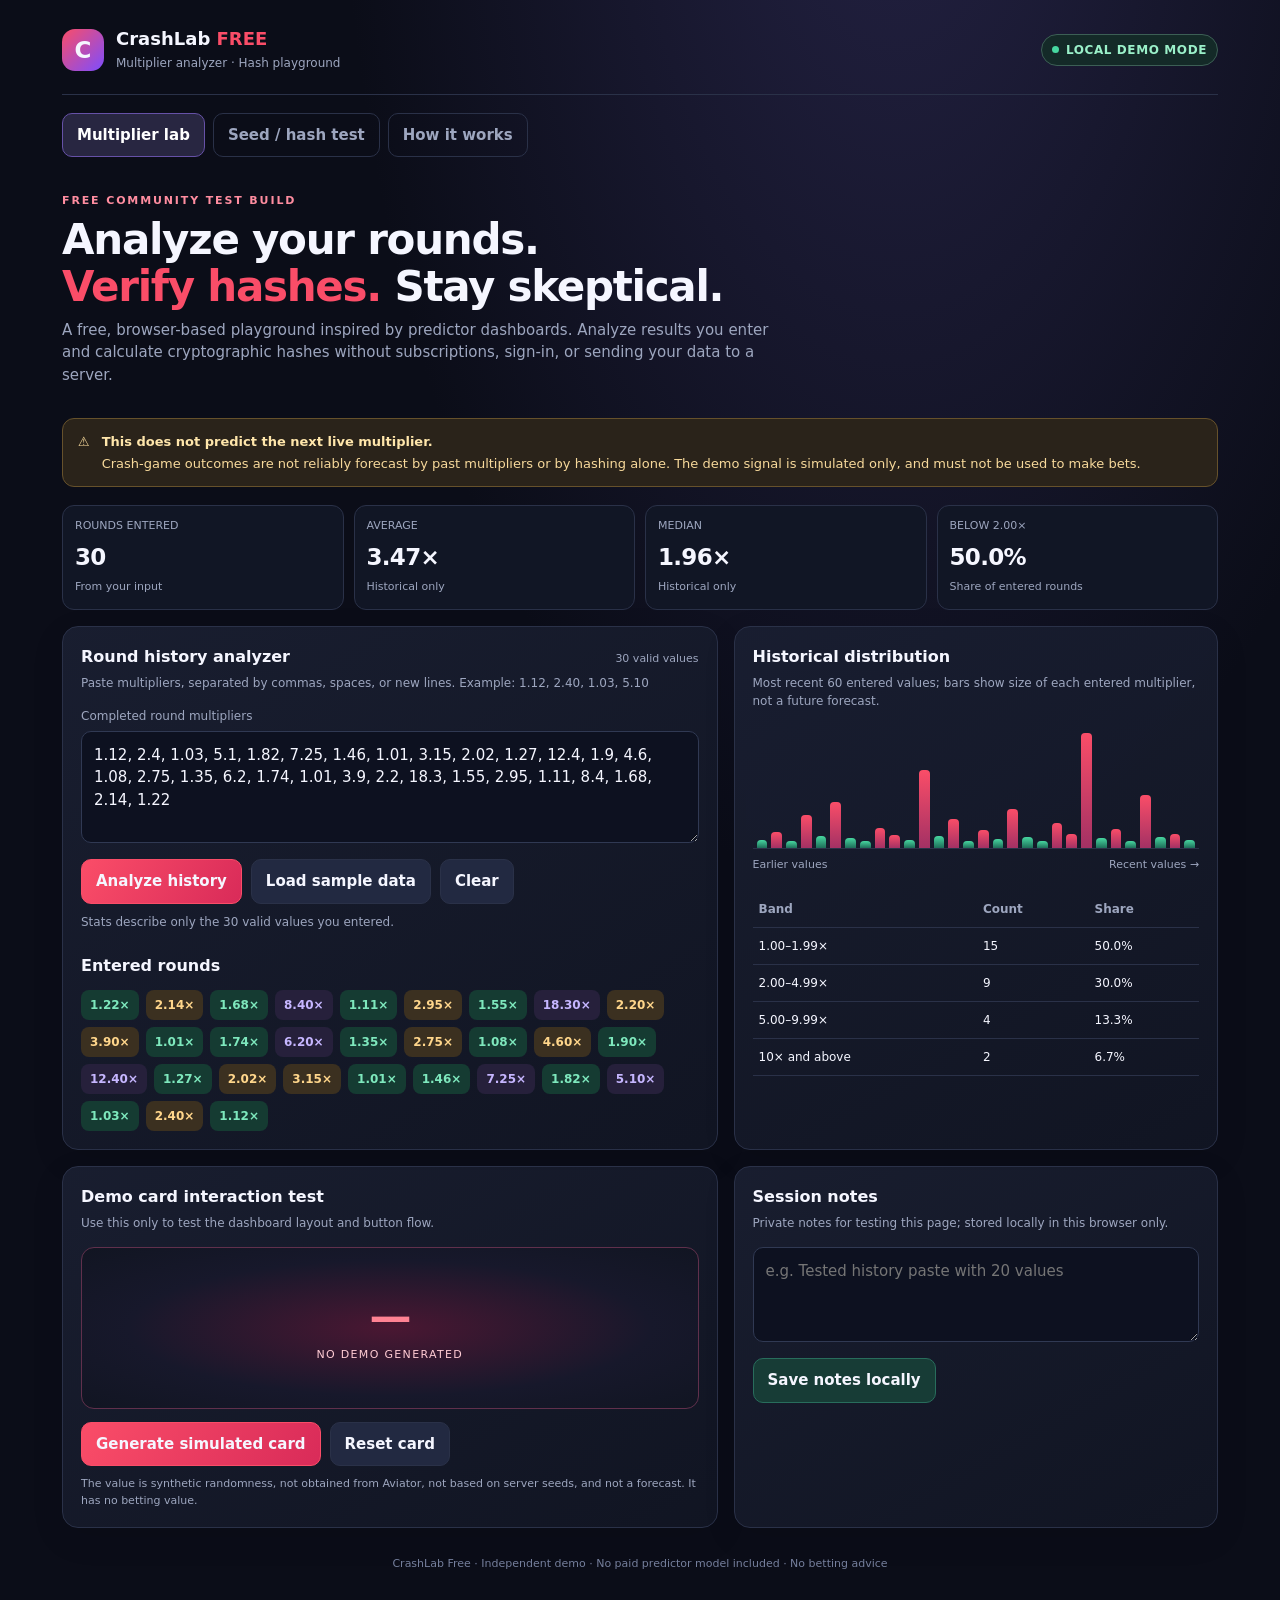
==== free-test/index.html @ 8129e898 "Add free CrashLab analyzer and hash test page" ====
<!doctype html>
<html lang="en">
<head>
<meta charset="utf-8">
<meta name="viewport" content="width=device-width,initial-scale=1">
<meta name="theme-color" content="#101321">
<title>CrashLab Free — Analyzer & Hash Test</title>
<style>
:root{--bg:#0b0d18;--panel:#141827;--panel2:#1a2032;--line:#2a3148;--text:#f5f6ff;--muted:#9da6bf;--red:#fa4d68;--green:#47d7a0;--blue:#7da5ff;--gold:#ffd166}
*{box-sizing:border-box}body{margin:0;background:radial-gradient(ellipse at 70% -15%,#242244 0,transparent 44%),var(--bg);color:var(--text);font:15px/1.5 Inter,ui-sans-serif,system-ui,-apple-system,Segoe UI,Roboto,Arial,sans-serif}
button,input,textarea,select{font:inherit}button{cursor:pointer;border:1px solid var(--line);border-radius:10px;background:#222941;color:var(--text);padding:10px 14px;font-weight:650;transition:.15s}button:hover{filter:brightness(1.13);transform:translateY(-1px)}button.primary{background:linear-gradient(120deg,#fa4d68,#d92b59);border-color:#fa4d68}button.good{background:#173c36;border-color:#286d5c}.wrap{max-width:1200px;margin:auto;padding:22px}
header{display:flex;justify-content:space-between;align-items:center;gap:14px;padding:6px 0 22px;border-bottom:1px solid var(--line);flex-wrap:wrap}.brand{display:flex;align-items:center;gap:12px}.logo{display:grid;place-items:center;width:42px;height:42px;border-radius:13px;background:linear-gradient(135deg,#fa4d68,#7d4dff);font-size:23px;font-weight:900}.brand h1{font-size:18px;line-height:1.2;margin:0}.brand p{color:var(--muted);font-size:12px;margin:4px 0 0}.pill{display:inline-flex;align-items:center;gap:7px;border-radius:999px;border:1px solid #3c5f55;background:#142a28;color:#9af0c9;padding:6px 10px;font-size:12px;font-weight:750;letter-spacing:.05em}.dot{width:7px;height:7px;background:var(--green);border-radius:100%}
nav{display:flex;gap:8px;flex-wrap:wrap;margin:18px 0}nav button{background:transparent;color:var(--muted)}nav button.active{background:#282641;color:#fff;border-color:#6651a7}
.hero{padding:18px 0 14px}.eyebrow{color:#ff8da0;font-size:11px;font-weight:800;letter-spacing:.17em;text-transform:uppercase}.hero h2{margin:6px 0 8px;font-size:clamp(27px,4vw,42px);line-height:1.13;letter-spacing:-.03em}.hero h2 span{color:var(--red)}.hero p{color:var(--muted);max-width:730px;margin:0}
.notice{display:flex;gap:12px;align-items:flex-start;margin:18px 0;padding:13px 15px;border:1px solid #66512b;background:#2a231a;border-radius:12px;color:#f7d99b;font-size:13px}.notice strong{display:block;color:#ffe6ab;margin-bottom:2px}
.grid{display:grid;grid-template-columns:1.15fr .85fr;gap:16px}.panel{background:linear-gradient(150deg,rgba(25,30,48,.98),rgba(17,21,35,.98));border:1px solid var(--line);border-radius:16px;padding:18px;box-shadow:0 10px 35px #00000015;min-width:0}.panel h3{font-size:16px;margin:0 0 5px}.sub{color:var(--muted);font-size:12px;margin:0 0 15px}.stats{display:grid;grid-template-columns:repeat(4,minmax(0,1fr));gap:10px;margin:16px 0}.stat{border:1px solid var(--line);border-radius:12px;padding:12px;background:#111625}.stat label{display:block;color:var(--muted);font-size:11px}.stat strong{display:block;font-size:23px;margin-top:5px;letter-spacing:-.03em}.stat small{font-size:11px;color:var(--muted)}textarea,input,select{width:100%;background:#0d1120;border:1px solid #303953;color:var(--text);border-radius:10px;padding:12px;outline:none}textarea:focus,input:focus,select:focus{border-color:#8a73ff;box-shadow:0 0 0 3px #8a73ff22}textarea{resize:vertical;min-height:112px}.row{display:flex;gap:9px;flex-wrap:wrap;align-items:center}.row>*{flex:0 0 auto}.row .grow{flex:1 1 180px}label.field{display:block;font-size:12px;color:var(--muted);margin:12px 0 6px}.chart{display:flex;align-items:flex-end;gap:4px;height:124px;padding:8px 4px 0;border-bottom:1px solid var(--line);overflow:hidden}.bar{flex:1;min-width:4px;border-radius:4px 4px 0 0;background:linear-gradient(0deg,#a33164,#fa4d68);position:relative;min-height:3px}.bar.low{background:linear-gradient(0deg,#1e6e59,#47d7a0)}.bar:hover:after{content:attr(data-value);position:absolute;bottom:calc(100% + 6px);left:50%;transform:translateX(-50%);background:#05070d;border:1px solid var(--line);padding:4px 6px;border-radius:5px;font-size:10px;white-space:nowrap;z-index:4}.legend{display:flex;justify-content:space-between;color:var(--muted);font-size:11px;margin-top:8px}.chips{display:flex;gap:7px;flex-wrap:wrap;margin-top:12px}.chip{padding:6px 9px;border-radius:8px;background:#26203b;color:#c6b6ff;font-size:12px;font-weight:750}.chip.low{background:#153b32;color:#7ee8bd}.chip.mid{background:#3b3020;color:#ffd68b}
.hidden{display:none!important}.output{padding:12px;border-radius:10px;background:#0b1020;border:1px solid var(--line);color:#c9d3ef;overflow-wrap:anywhere;font:12px/1.65 ui-monospace,SFMono-Regular,Consolas,monospace;min-height:44px;white-space:pre-wrap}.muted{color:var(--muted)}.demo-result{display:flex;align-items:center;justify-content:center;flex-direction:column;min-height:162px;border-radius:13px;background:radial-gradient(ellipse at center,#4a1732 0,#17182b 60%,#111522 100%);border:1px solid #60304c;margin:13px 0}.demo-result strong{font-size:42px;line-height:1.2;color:#ff8293;letter-spacing:-.04em}.demo-result span{font-size:11px;text-transform:uppercase;letter-spacing:.12em;color:#ffccd4;margin-top:5px}.smallprint{font-size:11px;color:var(--muted);margin:10px 0 0}.hashresult{margin-top:12px}.tablewrap{overflow-x:auto}.mini-table{width:100%;border-collapse:collapse;font-size:12px}.mini-table th,.mini-table td{text-align:left;border-bottom:1px solid var(--line);padding:9px 6px}.mini-table th{color:var(--muted);font-weight:600}.ok{color:var(--green)}.bad{color:var(--red)}.footer{color:#757f9c;font-size:11px;text-align:center;padding:28px 10px 10px}.section-title{display:flex;justify-content:space-between;gap:10px;align-items:center;flex-wrap:wrap}.count{font-size:11px;color:var(--muted)}.help{font-size:12px;color:var(--muted);margin-top:9px}a{color:#9cb7ff}
@media(max-width:820px){.grid{grid-template-columns:1fr}.stats{grid-template-columns:repeat(2,minmax(0,1fr))}.wrap{padding:15px}.panel{padding:15px}.hero h2{font-size:30px}}@media(max-width:410px){.stats{gap:7px}.stat strong{font-size:20px}.row button{flex:1}}
</style>
</head>
<body>
<div class="wrap">
<header>
 <div class="brand"><div class="logo">C</div><div><h1>CrashLab <span style="color:#fa4d68">FREE</span></h1><p>Multiplier analyzer · Hash playground</p></div></div>
 <div class="pill"><span class="dot"></span> LOCAL DEMO MODE</div>
</header>
<nav aria-label="Sections"><button class="active" data-tab="analyzer">Multiplier lab</button><button data-tab="hash">Seed / hash test</button><button data-tab="about">How it works</button></nav>
<section class="hero">
 <div class="eyebrow">Free community test build</div>
 <h2>Analyze your rounds.<br><span>Verify hashes.</span> Stay skeptical.</h2>
 <p>A free, browser-based playground inspired by predictor dashboards. Analyze results you enter and calculate cryptographic hashes without subscriptions, sign-in, or sending your data to a server.</p>
</section>
<div class="notice"><div aria-hidden="true">⚠</div><div><strong>This does not predict the next live multiplier.</strong> Crash-game outcomes are not reliably forecast by past multipliers or by hashing alone. The demo signal is simulated only, and must not be used to make bets.</div></div>
<section id="tab-analyzer">
 <div class="stats">
  <div class="stat"><label>ROUNDS ENTERED</label><strong id="stat-count">0</strong><small>From your input</small></div>
  <div class="stat"><label>AVERAGE</label><strong id="stat-avg">—</strong><small>Historical only</small></div>
  <div class="stat"><label>MEDIAN</label><strong id="stat-median">—</strong><small>Historical only</small></div>
  <div class="stat"><label>BELOW 2.00×</label><strong id="stat-low">—</strong><small>Share of entered rounds</small></div>
 </div>
 <div class="grid">
  <div class="panel">
   <div class="section-title"><h3>Round history analyzer</h3><span class="count" id="round-count">0 valid values</span></div>
   <p class="sub">Paste multipliers, separated by commas, spaces, or new lines. Example: 1.12, 2.40, 1.03, 5.10</p>
   <label class="field" for="rounds">Completed round multipliers</label>
   <textarea id="rounds" spellcheck="false" placeholder="1.12, 2.40, 1.03, 5.10, 1.82, 7.25"></textarea>
   <div class="row" style="margin-top:10px"><button class="primary" id="analyze">Analyze history</button><button id="sample">Load sample data</button><button id="clear">Clear</button></div>
   <p class="help" id="input-note">Your input stays in this browser. Analysis describes past data only.</p>
   <h3 style="margin-top:23px">Entered rounds</h3><div class="chips" id="chips"><span class="muted">Results will appear here.</span></div>
  </div>
  <div class="panel">
   <h3>Historical distribution</h3><p class="sub">Most recent 60 entered values; bars show size of each entered multiplier, not a future forecast.</p>
   <div class="chart" id="chart" aria-label="Multiplier values chart"></div>
   <div class="legend"><span>Earlier values</span><span>Recent values →</span></div>
   <div class="tablewrap" style="margin-top:18px"><table class="mini-table"><thead><tr><th>Band</th><th>Count</th><th>Share</th></tr></thead><tbody id="bands"><tr><td colspan="3" class="muted">Run analysis to see distribution.</td></tr></tbody></table></div>
  </div>
 </div>
 <div class="grid" style="margin-top:16px">
  <div class="panel"><h3>Demo card interaction test</h3><p class="sub">Use this only to test the dashboard layout and button flow.</p>
   <div class="demo-result"><strong id="demo-value">—</strong><span id="demo-label">No demo generated</span></div>
   <div class="row"><button class="primary" id="demo-btn">Generate simulated card</button><button id="demo-reset">Reset card</button></div>
   <p class="smallprint">The value is synthetic randomness, not obtained from Aviator, not based on server seeds, and not a forecast. It has no betting value.</p>
  </div>
  <div class="panel"><h3>Session notes</h3><p class="sub">Private notes for testing this page; stored locally in this browser only.</p>
   <textarea id="notes" style="min-height:95px" placeholder="e.g. Tested history paste with 20 values"></textarea>
   <div class="row" style="margin-top:10px"><button class="good" id="save-notes">Save notes locally</button><span class="muted" id="notes-status" style="font-size:12px"></span></div>
  </div>
 </div>
</section>
<section id="tab-hash" class="hidden">
 <div class="grid">
  <div class="panel"><h3>SHA hash playground</h3><p class="sub">Calculate the real SHA-256 or SHA-512 digest of text you provide. Hashes are one-way digests, not decryption keys.</p>
   <label class="field" for="hash-input">Text / seed / string to hash</label><textarea id="hash-input" placeholder="Paste test text here"></textarea>
   <label class="field" for="algorithm">Algorithm</label><select id="algorithm"><option value="SHA-256">SHA-256</option><option value="SHA-512">SHA-512</option></select>
   <div class="row" style="margin-top:12px"><button class="primary" id="hash-btn">Calculate hash</button><button id="hash-clear">Clear</button></div>
   <div class="hashresult"><label class="field">Digest output</label><div class="output" id="hash-output">Digest will appear here.</div><div class="row" style="margin-top:8px"><button id="copy-hash">Copy digest</button><span id="hash-status" class="muted" style="font-size:12px"></span></div></div>
  </div>
  <div class="panel"><h3>Optional commitment comparison</h3><p class="sub">For systems that publish a SHA-256 commitment of the exact server-seed text, compare the digest you just calculated with the published commitment. The encoding and game protocol must match for this comparison to mean anything.</p>
   <label class="field" for="commitment">Published SHA-256 commitment (hex)</label><input id="commitment" placeholder="Paste commitment hex">
   <button style="margin-top:12px" id="compare-commitment">Compare with current digest</button>
   <div id="compare-result" class="output" style="margin-top:12px">No comparison run yet.</div>
   <p class="smallprint">A matching commitment can show that text matches a committed hash. It does not reveal a future random outcome.</p>
  </div>
 </div>
</section>
<section id="tab-about" class="hidden">
 <div class="panel"><h3>What this free build does</h3><p class="sub">A small independent demo based on the available source package—not an exact recreation of a paid model, because the ZIP did not include one.</p>
  <div class="tablewrap"><table class="mini-table"><thead><tr><th>Feature</th><th>Status</th><th>What it means</th></tr></thead><tbody>
   <tr><td>Paste / analyze past multipliers</td><td class="ok">Working</td><td>Counts, mean, median, shares, and a simple chart of entered values.</td></tr>
   <tr><td>SHA-256 / SHA-512</td><td class="ok">Working</td><td>Browser's Web Crypto API calculates hashes of the exact text you enter.</td></tr>
   <tr><td>Demo result card</td><td class="ok">Simulated</td><td>Random interface-test value only. It is not from a game or a prediction engine.</td></tr>
   <tr><td>Connect to a casino / predict live result</td><td class="bad">Not included</td><td>This page does not log into, scrape, control, or predict any gambling website.</td></tr>
  </tbody></table></div>
  <h3 style="margin-top:22px">Why history is not a prediction</h3><p class="muted">A high or low result in a previous round is not reliable evidence that the next round will be high or low. A hash function also does not decrypt a secret seed. If a game exposes a verifiable fairness protocol, the correct seed and round data can help verify completed rounds—but that is different from knowing an unrevealed future outcome.</p>
  <h3 style="margin-top:22px">Privacy</h3><p class="muted">All calculations on this page run locally in your browser. This standalone page does not ask for a casino password, payment, activation code, or account connection.</p>
 </div>
</section>
<div class="footer">CrashLab Free · Independent demo · No paid predictor model included · No betting advice</div>
</div>
<script>
(function(){
  const $=id=>document.getElementById(id);
  const sample=[1.12,2.4,1.03,5.1,1.82,7.25,1.46,1.01,3.15,2.02,1.27,12.4,1.9,4.6,1.08,2.75,1.35,6.2,1.74,1.01,3.9,2.2,18.3,1.55,2.95,1.11,8.4,1.68,2.14,1.22];
  let lastDigest="";
  const fmt=n=>Number(n).toFixed(2)+"×";
  function parseValues(){return $("rounds").value.split(/[\s,;]+/).map(x=>x.trim().replace(/×$/i,"")).filter(Boolean).map(Number).filter(n=>Number.isFinite(n)&&n>=1&&n<=1000000);}
  function median(a){const b=[...a].sort((x,y)=>x-y);return b.length?b.length%2?b[(b.length-1)/2]:(b[b.length/2-1]+b[b.length/2])/2:0;}
  function render(){
    const all=parseValues(), vals=all.slice(-60), n=all.length;
    $("stat-count").textContent=n.toLocaleString();
    $("round-count").textContent=n+" valid value"+(n===1?"":"s");
    $("stat-avg").textContent=n?fmt(all.reduce((s,v)=>s+v,0)/n):"—";
    $("stat-median").textContent=n?fmt(median(all)):"—";
    $("stat-low").textContent=n?(100*all.filter(v=>v<2).length/n).toFixed(1)+"%":"—";
    $("input-note").textContent=n<all.length? "Showing the most recent 60 values in the chart; stats use all "+n+" values.":"Stats describe only the "+n+" valid values you entered.";
    const chips=$("chips"); chips.replaceChildren();
    if(!n){chips.innerHTML='<span class="muted">No valid values yet. Try sample data or paste values above.</span>';}
    all.slice(-100).reverse().forEach(v=>{const s=document.createElement("span");s.className="chip "+(v<2?"low":v<5?"mid":"");s.textContent=fmt(v);chips.appendChild(s);});
    const chart=$("chart");chart.replaceChildren();
    if(vals.length){const max=Math.max(5,...vals);vals.forEach(v=>{const b=document.createElement("div");b.className="bar"+(v<2?" low":"");b.style.height=Math.max(3,Math.min(100,v/max*100))+"%";b.dataset.value=fmt(v);b.title=fmt(v);chart.appendChild(b);});}
    const bands=[["1.00–1.99×",v=>v<2],["2.00–4.99×",v=>v>=2&&v<5],["5.00–9.99×",v=>v>=5&&v<10],["10× and above",v=>v>=10]];
    $("bands").replaceChildren();
    if(!n){$("bands").innerHTML='<tr><td colspan="3" class="muted">Run analysis to see distribution.</td></tr>';return;}
    bands.forEach(([name,fn])=>{const c=all.filter(fn).length,tr=document.createElement("tr");tr.innerHTML="<td>"+name+"</td><td>"+c+"</td><td>"+(100*c/n).toFixed(1)+"%</td>";$("bands").appendChild(tr);});
  }
  $("analyze").addEventListener("click",render);
  $("sample").addEventListener("click",()=>{$("rounds").value=sample.join(", ");render();});
  $("clear").addEventListener("click",()=>{$("rounds").value="";render();});
  document.querySelectorAll("nav button").forEach(btn=>btn.addEventListener("click",()=>{document.querySelectorAll("nav button").forEach(b=>b.classList.toggle("active",b===btn));["analyzer","hash","about"].forEach(t=>$("tab-"+t).classList.toggle("hidden",t!==btn.dataset.tab));}));
  $("demo-btn").addEventListener("click",()=>{const v=(1+Math.pow(Math.random(),2)*24).toFixed(2);$("demo-value").textContent=v+"×";$("demo-label").textContent="SIMULATED ONLY · NOT A FORECAST";});
  $("demo-reset").addEventListener("click",()=>{$("demo-value").textContent="—";$("demo-label").textContent="No demo generated";});
  try{$("notes").value=localStorage.getItem("crashlab-notes")||"";}catch(e){}
  $("save-notes").addEventListener("click",()=>{try{localStorage.setItem("crashlab-notes",$("notes").value);$("notes-status").textContent="Saved on this device.";}catch(e){$("notes-status").textContent="Browser storage unavailable."; }});
  async function doHash(){
    const input=$("hash-input").value, alg=$("algorithm").value, out=$("hash-output");
    if(!window.crypto||!crypto.subtle){out.textContent="Web Crypto requires a secure context (HTTPS or localhost).";return;}
    try{const bytes=new TextEncoder().encode(input),digest=await crypto.subtle.digest(alg,bytes);lastDigest=Array.from(new Uint8Array(digest)).map(b=>b.toString(16).padStart(2,"0")).join("");$("hash-status").textContent="";out.textContent=lastDigest;$("compare-result").textContent="Ready to compare the current digest.";}catch(e){out.textContent="Hash calculation failed: "+e.message;}
  }
  $("hash-btn").addEventListener("click",doHash);
  $("hash-clear").addEventListener("click",()=>{$("hash-input").value="";lastDigest="";$("hash-output").textContent="Digest will appear here.";$("compare-result").textContent="No comparison run yet.";});
  $("copy-hash").addEventListener("click",async()=>{if(!lastDigest){$("hash-status").textContent="Calculate a digest first.";return;}try{await navigator.clipboard.writeText(lastDigest);$("hash-status").textContent="Copied.";}catch(e){$("hash-status").textContent="Select and copy the digest manually."; }});
  $("compare-commitment").addEventListener("click",()=>{const expected=$("commitment").value.trim().toLowerCase().replace(/^0x/,"");const actual=lastDigest.toLowerCase();if(!actual){$("compare-result").textContent="Calculate a hash first.";return;}if($("algorithm").value!=="SHA-256"){$("compare-result").textContent="Select SHA-256 and calculate the digest first.";return;}if(!/^[a-f0-9]{64}$/.test(expected)){$("compare-result").textContent="Enter a valid 64-character SHA-256 hex commitment.";return;}const ok=actual===expected;$("compare-result").textContent=ok?"MATCH — the entered text hashes to this commitment.":"NO MATCH — the digest does not equal the supplied commitment."; $("compare-result").style.color=ok?"#47d7a0":"#ff8293";});
  // Load an editable example so the dashboard is immediately testable.
  $("rounds").value=sample.join(", ");render();
})();
</script>
</body>
</html>
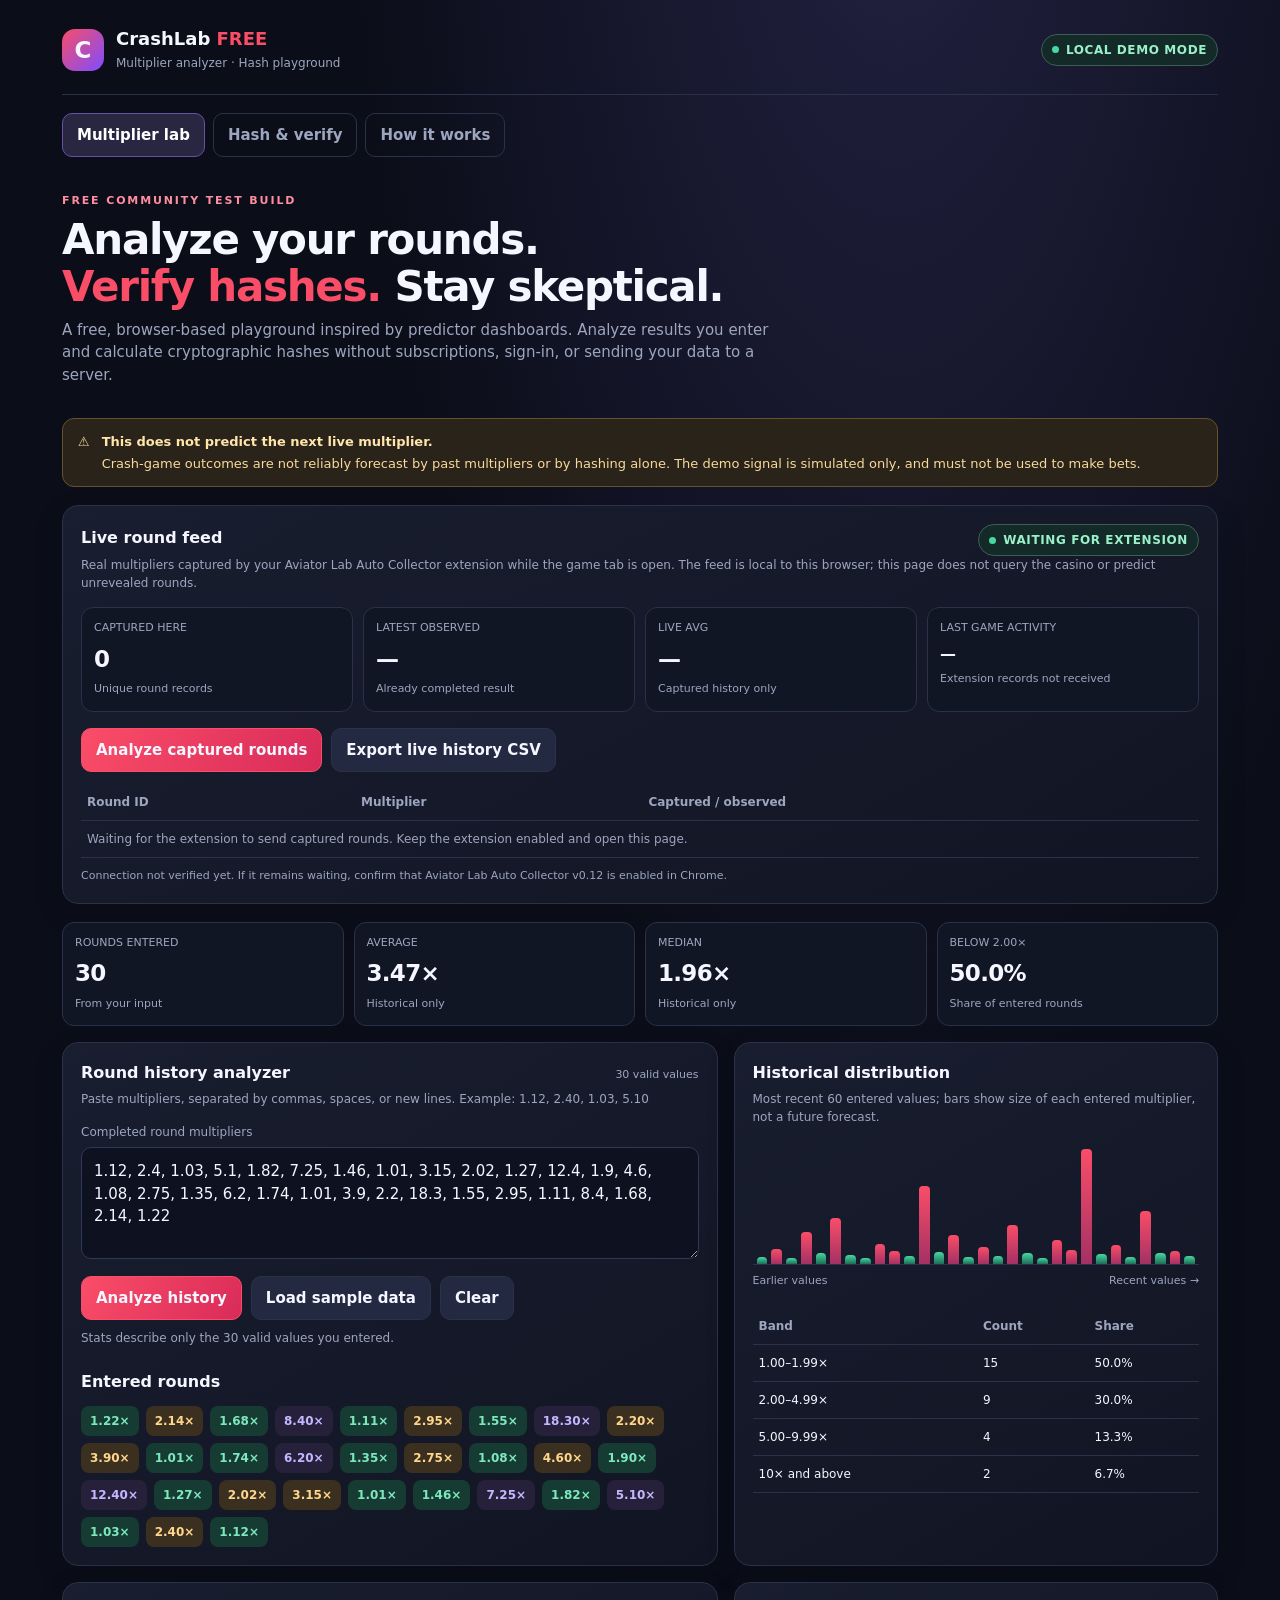
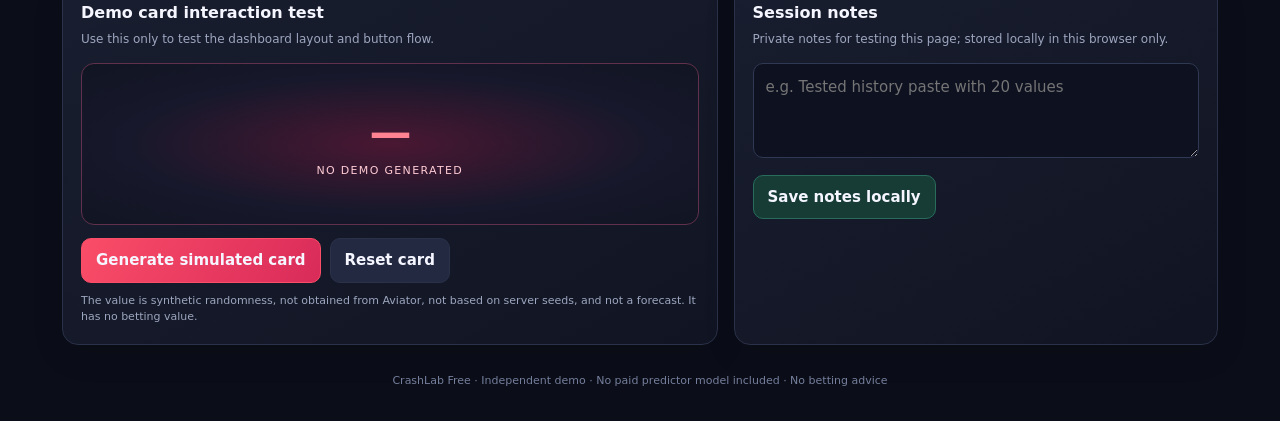
==== commit e3a5843a: "Connect free CrashLab page to real extension data and finished-round SHA verification" ====
--- a/free-test/index.html
+++ b/free-test/index.html
@@ -24,13 +24,27 @@
  <div class="brand"><div class="logo">C</div><div><h1>CrashLab <span style="color:#fa4d68">FREE</span></h1><p>Multiplier analyzer · Hash playground</p></div></div>
  <div class="pill"><span class="dot"></span> LOCAL DEMO MODE</div>
 </header>
-<nav aria-label="Sections"><button class="active" data-tab="analyzer">Multiplier lab</button><button data-tab="hash">Seed / hash test</button><button data-tab="about">How it works</button></nav>
+<nav aria-label="Sections"><button class="active" data-tab="analyzer">Multiplier lab</button><button data-tab="hash">Hash & verify</button><button data-tab="about">How it works</button></nav>
 <section class="hero">
  <div class="eyebrow">Free community test build</div>
  <h2>Analyze your rounds.<br><span>Verify hashes.</span> Stay skeptical.</h2>
  <p>A free, browser-based playground inspired by predictor dashboards. Analyze results you enter and calculate cryptographic hashes without subscriptions, sign-in, or sending your data to a server.</p>
 </section>
 <div class="notice"><div aria-hidden="true">⚠</div><div><strong>This does not predict the next live multiplier.</strong> Crash-game outcomes are not reliably forecast by past multipliers or by hashing alone. The demo signal is simulated only, and must not be used to make bets.</div></div>
+
+<section class="panel" id="live-panel" style="margin:18px 0">
+  <div class="section-title"><h3>Live round feed</h3><span class="pill" id="live-connection"><span class="dot"></span> WAITING FOR EXTENSION</span></div>
+  <p class="sub">Real multipliers captured by your Aviator Lab Auto Collector extension while the game tab is open. The feed is local to this browser; this page does not query the casino or predict unrevealed rounds.</p>
+  <div class="stats" style="margin:10px 0 16px">
+    <div class="stat"><label>CAPTURED HERE</label><strong id="live-count">0</strong><small>Unique round records</small></div>
+    <div class="stat"><label>LATEST OBSERVED</label><strong id="live-latest">—</strong><small>Already completed result</small></div>
+    <div class="stat"><label>LIVE AVG</label><strong id="live-avg">—</strong><small>Captured history only</small></div>
+    <div class="stat"><label>LAST GAME ACTIVITY</label><strong id="live-time" style="font-size:16px">—</strong><small id="live-total">Extension records not received</small></div>
+  </div>
+  <div class="row" style="margin-bottom:12px"><button class="primary" id="use-live">Analyze captured rounds</button><button id="export-live">Export live history CSV</button></div>
+  <div class="tablewrap"><table class="mini-table"><thead><tr><th>Round ID</th><th>Multiplier</th><th>Captured / observed</th></tr></thead><tbody id="live-body"><tr><td colspan="3" class="muted">Waiting for the extension to send captured rounds. Keep the extension enabled and open this page.</td></tr></tbody></table></div>
+  <p class="smallprint" id="live-detail">Connection not verified yet. If it remains waiting, confirm that Aviator Lab Auto Collector v0.12 is enabled in Chrome.</p>
+</section>
 <section id="tab-analyzer">
  <div class="stats">
   <div class="stat"><label>ROUNDS ENTERED</label><strong id="stat-count">0</strong><small>From your input</small></div>
@@ -68,6 +82,24 @@
  </div>
 </section>
 <section id="tab-hash" class="hidden">
+
+  <div class="panel" style="margin-bottom:16px">
+   <div class="section-title"><h3>Completed-round SHA verifier</h3><span class="count" id="verify-capture-status">Waiting for captured fairness data</span></div>
+   <p class="sub">Checks a finished round by recalculating SHA-512 from the revealed server seed and three client seeds, then comparing the supplied hash and displayed multiplier. If the extension captures the fairness details panel, fields fill automatically.</p>
+   <div class="grid" style="grid-template-columns:1fr 1fr;gap:10px">
+    <div><label class="field" for="verify-server">Revealed server seed</label><input id="verify-server" autocomplete="off" placeholder="Exact server seed text"></div>
+    <div><label class="field" for="verify-multiplier">Finished multiplier (e.g. 2.78)</label><input id="verify-multiplier" inputmode="decimal" placeholder="2.78"></div>
+    <div><label class="field" for="verify-client1">Client seed 1</label><input id="verify-client1" autocomplete="off"></div>
+    <div><label class="field" for="verify-client2">Client seed 2</label><input id="verify-client2" autocomplete="off"></div>
+    <div><label class="field" for="verify-client3">Client seed 3</label><input id="verify-client3" autocomplete="off"></div>
+    <div><label class="field" for="verify-commitment">Optional server-seed SHA-256 commitment</label><input id="verify-commitment" autocomplete="off" placeholder="64 hex characters"></div>
+   </div>
+   <label class="field" for="verify-shown-hash">Combined SHA-512 hash from the finished round</label><textarea id="verify-shown-hash" style="min-height:76px" spellcheck="false" placeholder="128 hexadecimal characters"></textarea>
+   <div class="row" style="margin-top:10px"><button class="primary" id="verify-btn">Verify finished round</button><button id="verify-clear">Clear fields</button></div>
+   <div class="output" id="verify-result" style="margin-top:12px">Ready. This verifies completed-round data only; it cannot reveal the next round's hidden server seed.</div>
+   <label class="field">Recalculated SHA-512</label><div class="output" id="verify-digest">—</div>
+   <p class="smallprint">A hash is a one-way cryptographic digest, not a decryption key. If the future server seed remains secret, this calculation cannot forecast the next multiplier.</p>
+  </div>
  <div class="grid">
   <div class="panel"><h3>SHA hash playground</h3><p class="sub">Calculate the real SHA-256 or SHA-512 digest of text you provide. Hashes are one-way digests, not decryption keys.</p>
    <label class="field" for="hash-input">Text / seed / string to hash</label><textarea id="hash-input" placeholder="Paste test text here"></textarea>
@@ -88,11 +120,11 @@
   <div class="tablewrap"><table class="mini-table"><thead><tr><th>Feature</th><th>Status</th><th>What it means</th></tr></thead><tbody>
    <tr><td>Paste / analyze past multipliers</td><td class="ok">Working</td><td>Counts, mean, median, shares, and a simple chart of entered values.</td></tr>
    <tr><td>SHA-256 / SHA-512</td><td class="ok">Working</td><td>Browser's Web Crypto API calculates hashes of the exact text you enter.</td></tr>
-   <tr><td>Demo result card</td><td class="ok">Simulated</td><td>Random interface-test value only. It is not from a game or a prediction engine.</td></tr>
+   <tr><td>Live history via Chrome extension</td><td class="ok">Available when connected</td><td>Shows actual completed multipliers captured by your enabled extension while the game tab is open.</td></tr><tr><td>Completed-round fairness check</td><td class="ok">Working locally</td><td>Recalculates SHA-512 and optional SHA-256 commitment from revealed data.</td></tr><tr><td>Demo result card</td><td class="ok">Simulated</td><td>Interface-test randomness only; it is not from the game or a prediction engine.</td></tr>
    <tr><td>Connect to a casino / predict live result</td><td class="bad">Not included</td><td>This page does not log into, scrape, control, or predict any gambling website.</td></tr>
   </tbody></table></div>
   <h3 style="margin-top:22px">Why history is not a prediction</h3><p class="muted">A high or low result in a previous round is not reliable evidence that the next round will be high or low. A hash function also does not decrypt a secret seed. If a game exposes a verifiable fairness protocol, the correct seed and round data can help verify completed rounds—but that is different from knowing an unrevealed future outcome.</p>
-  <h3 style="margin-top:22px">Privacy</h3><p class="muted">All calculations on this page run locally in your browser. This standalone page does not ask for a casino password, payment, activation code, or account connection.</p>
+  <h3 style="margin-top:22px">Privacy</h3><p class="muted">All calculations run in your browser. With the Aviator Lab Auto Collector extension enabled, completed visible game history and fairness-panel text can sync locally from Chrome extension storage. This page does not ask for your casino password, payment, activation code, or account login.</p>
  </div>
 </section>
 <div class="footer">CrashLab Free · Independent demo · No paid predictor model included · No betting advice</div>
@@ -124,7 +156,7 @@
     bands.forEach(([name,fn])=>{const c=all.filter(fn).length,tr=document.createElement("tr");tr.innerHTML="<td>"+name+"</td><td>"+c+"</td><td>"+(100*c/n).toFixed(1)+"%</td>";$("bands").appendChild(tr);});
   }
   $("analyze").addEventListener("click",render);
-  $("sample").addEventListener("click",()=>{$("rounds").value=sample.join(", ");render();});
+  $("sample").addEventListener("click",()=>{$("rounds").value="";render();});
   $("clear").addEventListener("click",()=>{$("rounds").value="";render();});
   document.querySelectorAll("nav button").forEach(btn=>btn.addEventListener("click",()=>{document.querySelectorAll("nav button").forEach(b=>b.classList.toggle("active",b===btn));["analyzer","hash","about"].forEach(t=>$("tab-"+t).classList.toggle("hidden",t!==btn.dataset.tab));}));
   $("demo-btn").addEventListener("click",()=>{const v=(1+Math.pow(Math.random(),2)*24).toFixed(2);$("demo-value").textContent=v+"×";$("demo-label").textContent="SIMULATED ONLY · NOT A FORECAST";});
@@ -140,7 +172,136 @@
   $("hash-clear").addEventListener("click",()=>{$("hash-input").value="";lastDigest="";$("hash-output").textContent="Digest will appear here.";$("compare-result").textContent="No comparison run yet.";});
   $("copy-hash").addEventListener("click",async()=>{if(!lastDigest){$("hash-status").textContent="Calculate a digest first.";return;}try{await navigator.clipboard.writeText(lastDigest);$("hash-status").textContent="Copied.";}catch(e){$("hash-status").textContent="Select and copy the digest manually."; }});
   $("compare-commitment").addEventListener("click",()=>{const expected=$("commitment").value.trim().toLowerCase().replace(/^0x/,"");const actual=lastDigest.toLowerCase();if(!actual){$("compare-result").textContent="Calculate a hash first.";return;}if($("algorithm").value!=="SHA-256"){$("compare-result").textContent="Select SHA-256 and calculate the digest first.";return;}if(!/^[a-f0-9]{64}$/.test(expected)){$("compare-result").textContent="Enter a valid 64-character SHA-256 hex commitment.";return;}const ok=actual===expected;$("compare-result").textContent=ok?"MATCH — the entered text hashes to this commitment.":"NO MATCH — the digest does not equal the supplied commitment."; $("compare-result").style.color=ok?"#47d7a0":"#ff8293";});
-  // Load an editable example so the dashboard is immediately testable.
+  
+  // Real data bridge: Chrome extension v0.12 posts locally captured game rounds to this page.
+  const LIVE_STORE = "crashlab-live-rounds-v1";
+  let liveRows = [];
+  let extensionTotal = 0;
+  let extensionLastAt = null;
+  let extensionConnected = false;
+  try {
+    const savedLive = JSON.parse(localStorage.getItem(LIVE_STORE) || "[]");
+    if (Array.isArray(savedLive)) liveRows = savedLive.filter(r => r && typeof r.id === "string" && Number.isFinite(Number(r.multiplier)) && Number(r.multiplier) >= 1).slice(-5000);
+  } catch (_) {}
+  function showLive() {
+    const rows = liveRows.slice().sort((a,b) => Date.parse(a.timestamp || 0) - Date.parse(b.timestamp || 0));
+    $("live-count").textContent = rows.length.toLocaleString();
+    $("live-latest").textContent = rows.length ? fmt(Number(rows[rows.length-1].multiplier)) : "—";
+    $("live-avg").textContent = rows.length ? fmt(rows.reduce((sum,r)=>sum+Number(r.multiplier),0)/rows.length) : "—";
+    $("live-time").textContent = extensionLastAt ? new Date(extensionLastAt).toLocaleTimeString() : "—";
+    $("live-total").textContent = extensionConnected ? extensionTotal.toLocaleString() + " record(s) in extension storage" : "Extension records not received";
+    $("live-connection").innerHTML = '<span class="dot"></span> ' + (extensionConnected ? "EXTENSION CONNECTED" : "WAITING FOR EXTENSION");
+    const body = $("live-body");
+    body.replaceChildren();
+    rows.slice(-30).reverse().forEach(r => {
+      const tr = document.createElement("tr");
+      const id = document.createElement("td"); id.textContent = r.roundId || r.id.slice(0,18);
+      const mult = document.createElement("td"); mult.textContent = fmt(Number(r.multiplier)); mult.style.color = Number(r.multiplier) < 2 ? "#47d7a0" : "#ff8798";
+      const time = document.createElement("td"); const ts = Date.parse(r.timestamp || ""); time.textContent = Number.isFinite(ts) ? new Date(ts).toLocaleString() : "time unavailable";
+      tr.append(id,mult,time); body.appendChild(tr);
+    });
+    if (!rows.length) {
+      const tr=document.createElement("tr"),td=document.createElement("td");td.colSpan=3;td.className="muted";
+      td.textContent=extensionConnected ? "Extension connected; waiting for captured game results." : "Waiting for the extension to send captured rounds. Keep the extension enabled and open this page.";
+      tr.appendChild(td);body.appendChild(tr);
+    }
+    $("live-detail").textContent = extensionConnected
+      ? "Connected to the browser extension. " + rows.length + " unique result(s) are available on this page. Capture requires the game tab to be open and visible to the extension."
+      : "Connection not verified yet. If it remains waiting, confirm that Aviator Lab Auto Collector v0.12 is enabled in Chrome.";
+  }
+  function acceptLiveRounds(message) {
+    extensionConnected = true;
+    extensionTotal = Number(message.totalCollected || 0);
+    extensionLastAt = message.lastCollectedAt || extensionLastAt;
+    const byId = new Map(liveRows.map(r => [r.id,r]));
+    (Array.isArray(message.rounds) ? message.rounds : []).forEach(r => {
+      if (!r || typeof r.id !== "string") return;
+      const multiplier = Number(r.multiplier);
+      if (!Number.isFinite(multiplier) || multiplier < 1 || multiplier > 1000000) return;
+      byId.set(r.id,{id:r.id,roundId:r.roundId || "",multiplier:multiplier,timestamp:r.timestamp || new Date().toISOString()});
+    });
+    liveRows = Array.from(byId.values()).sort((a,b)=>Date.parse(a.timestamp||0)-Date.parse(b.timestamp||0)).slice(-5000);
+    try { localStorage.setItem(LIVE_STORE,JSON.stringify(liveRows)); } catch (_) {}
+    showLive();
+    const ids = Array.isArray(message.rounds) ? message.rounds.map(r => r && r.id).filter(Boolean) : [];
+    if (ids.length) window.postMessage({source:"aviator-lab-page-v06",type:"AUTO_SYNC_ACK",ids:ids},location.origin);
+  }
+  function hashHex(algorithm, value) {
+    return crypto.subtle.digest(algorithm,new TextEncoder().encode(value)).then(buf =>
+      Array.from(new Uint8Array(buf),b=>b.toString(16).padStart(2,"0")).join(""));
+  }
+  function resultFromAviatorHash(hash) {
+    const prefix=hash.slice(0,13).toLowerCase(), h=BigInt("0x"+prefix), e=1n<<52n;
+    if(h>=e) throw new Error("Hash prefix is outside the expected 52-bit range.");
+    let cents=(97n*e)/(e-h); if(cents<100n)cents=100n;
+    return {prefix:prefix,cents:cents,text:(cents/100n).toString()+"."+(cents%100n).toString().padStart(2,"0")+"x"};
+  }
+  async function verifyFinishedRound() {
+    const out=$("verify-result"), digestOut=$("verify-digest"), btn=$("verify-btn");
+    btn.disabled=true;btn.textContent="Checking locally…";out.style.color="#c9d3ef";
+    try {
+      const server=$("verify-server").value.trim();
+      const clients=[$("verify-client1").value.trim(),$("verify-client2").value.trim(),$("verify-client3").value.trim()];
+      const shown=$("verify-shown-hash").value.replace(/\s+/g,"").toLowerCase();
+      const mult=Number($("verify-multiplier").value);
+      const commitment=$("verify-commitment").value.replace(/\s+/g,"").toLowerCase();
+      if(!server || clients.some(s=>!s)) throw new Error("Enter the exact revealed server seed and all three client seeds.");
+      if(!/^[0-9a-f]{128}$/.test(shown)) throw new Error("Combined SHA-512 must be 128 hexadecimal characters.");
+      if(!Number.isFinite(mult)||mult<1||mult>1000000) throw new Error("Enter the finished multiplier shown by the game.");
+      if(commitment && !/^[0-9a-f]{64}$/.test(commitment)) throw new Error("Optional commitment must be 64 hexadecimal characters.");
+      const computed=await hashHex("SHA-512",server+clients.join(""));
+      digestOut.textContent=computed;
+      const shownCalc=resultFromAviatorHash(shown), computedCalc=resultFromAviatorHash(computed);
+      const hashMatches=computed===shown;
+      const resultMatches=shownCalc.cents===BigInt(Math.round(mult*100));
+      let message="SHA-512: "+(hashMatches?"EXACT MATCH":"MISMATCH")+"\nHash-derived multiplier from shown hash: "+shownCalc.text+" ("+(resultMatches?"matches":"differs from")+" the displayed "+mult.toFixed(2)+"x)\nSeed-derived multiplier from recalculated hash: "+computedCalc.text+"\nThis is a completed-round check, not a next-round prediction.";
+      let allOk=hashMatches&&resultMatches;
+      if(commitment){const ch=await hashHex("SHA-256",server), cm=ch===commitment;message+="\nServer commitment SHA-256: "+(cm?"MATCH":"MISMATCH");allOk=allOk&&cm;}
+      out.textContent=message;out.style.color=allOk?"#47d7a0":"#ff8798";
+    } catch(e){out.textContent=e.message;out.style.color="#ff8798";digestOut.textContent="—";}
+    finally {btn.disabled=false;btn.textContent="Verify finished round";}
+  }
+  $("verify-btn").addEventListener("click",verifyFinishedRound);
+  $("verify-clear").addEventListener("click",()=>{
+    ["verify-server","verify-multiplier","verify-client1","verify-client2","verify-client3","verify-commitment","verify-shown-hash"].forEach(id=>$(id).value="");
+    $("verify-result").textContent="Ready. This verifies completed-round data only; it cannot reveal the next round's hidden server seed.";
+    $("verify-digest").textContent="—";$("verify-result").style.color="#c9d3ef";
+  });
+  $("use-live").addEventListener("click",()=>{
+    if(!liveRows.length){$("input-note").textContent="No captured game results yet. Keep the extension enabled and open the game tab.";return;}
+    $("rounds").value=liveRows.map(r=>Number(r.multiplier).toFixed(2)).join(", ");render();
+    $("input-note").textContent="Loaded "+liveRows.length+" captured extension result(s). All output describes history, not a prediction.";
+    document.getElementById("tab-analyzer").scrollIntoView({behavior:"smooth",block:"start"});
+  });
+  $("export-live").addEventListener("click",()=>{
+    if(!liveRows.length){$("live-detail").textContent="No live results to export yet.";return;}
+    const esc=s=>'"'+String(s??"").replace(/"/g,'""')+'"';
+    const csv=["id,round_id,multiplier,timestamp"].concat(liveRows.map(r=>[r.id,r.roundId,r.multiplier,r.timestamp].map(esc).join(","))).join("\r\n");
+    const blob=new Blob([csv],{type:"text/csv;charset=utf-8"}),url=URL.createObjectURL(blob),a=document.createElement("a");
+    a.href=url;a.download="crashlab-captured-history.csv";a.click();URL.revokeObjectURL(url);
+  });
+  window.addEventListener("message",event=>{
+    if(event.source!==window||event.origin!==location.origin)return;
+    const m=event.data;
+    if(!m||m.source!=="aviator-lab-extension-v12")return;
+    if(m.type==="AUTO_ROUND_SYNC"){acceptLiveRounds(m);return;}
+    if(m.type==="AUTO_FAIRNESS_SYNC"){
+      const ackIds=Array.isArray(m.rounds)?m.rounds.map(r=>r&&r.id).filter(Boolean):[];
+      if(ackIds.length)window.postMessage({source:"aviator-lab-page-v07",type:"AUTO_FAIRNESS_ACK",ids:ackIds},location.origin);
+      const records=(Array.isArray(m.rounds)?m.rounds:[]).filter(r=>r&&typeof r.serverSeed==="string"&&Array.isArray(r.clientSeeds)&&r.clientSeeds.length===3&&typeof r.hash==="string"&&Number.isFinite(Number(r.multiplier)));
+      if(records.length){
+        records.sort((a,b)=>Date.parse(a.capturedAt||0)-Date.parse(b.capturedAt||0));
+        const r=records[records.length-1];
+        $("verify-server").value=r.serverSeed;$("verify-client1").value=r.clientSeeds[0];$("verify-client2").value=r.clientSeeds[1];$("verify-client3").value=r.clientSeeds[2];
+        $("verify-multiplier").value=String(r.multiplier);$("verify-shown-hash").value=r.hash;$("verify-commitment").value=r.serverCommitment||"";
+        $("verify-capture-status").textContent="Captured finished round "+(r.roundId||"(ID unavailable)")+" · auto-checking";
+        verifyFinishedRound();
+      } else if(m.status&&m.status.message) $("verify-capture-status").textContent="Extension: "+m.status.message;
+    }
+  });
+  showLive();
+  
+  // Load an empty analysis area; actual rounds arrive from the Chrome extension.
   $("rounds").value=sample.join(", ");render();
 })();
 </script>
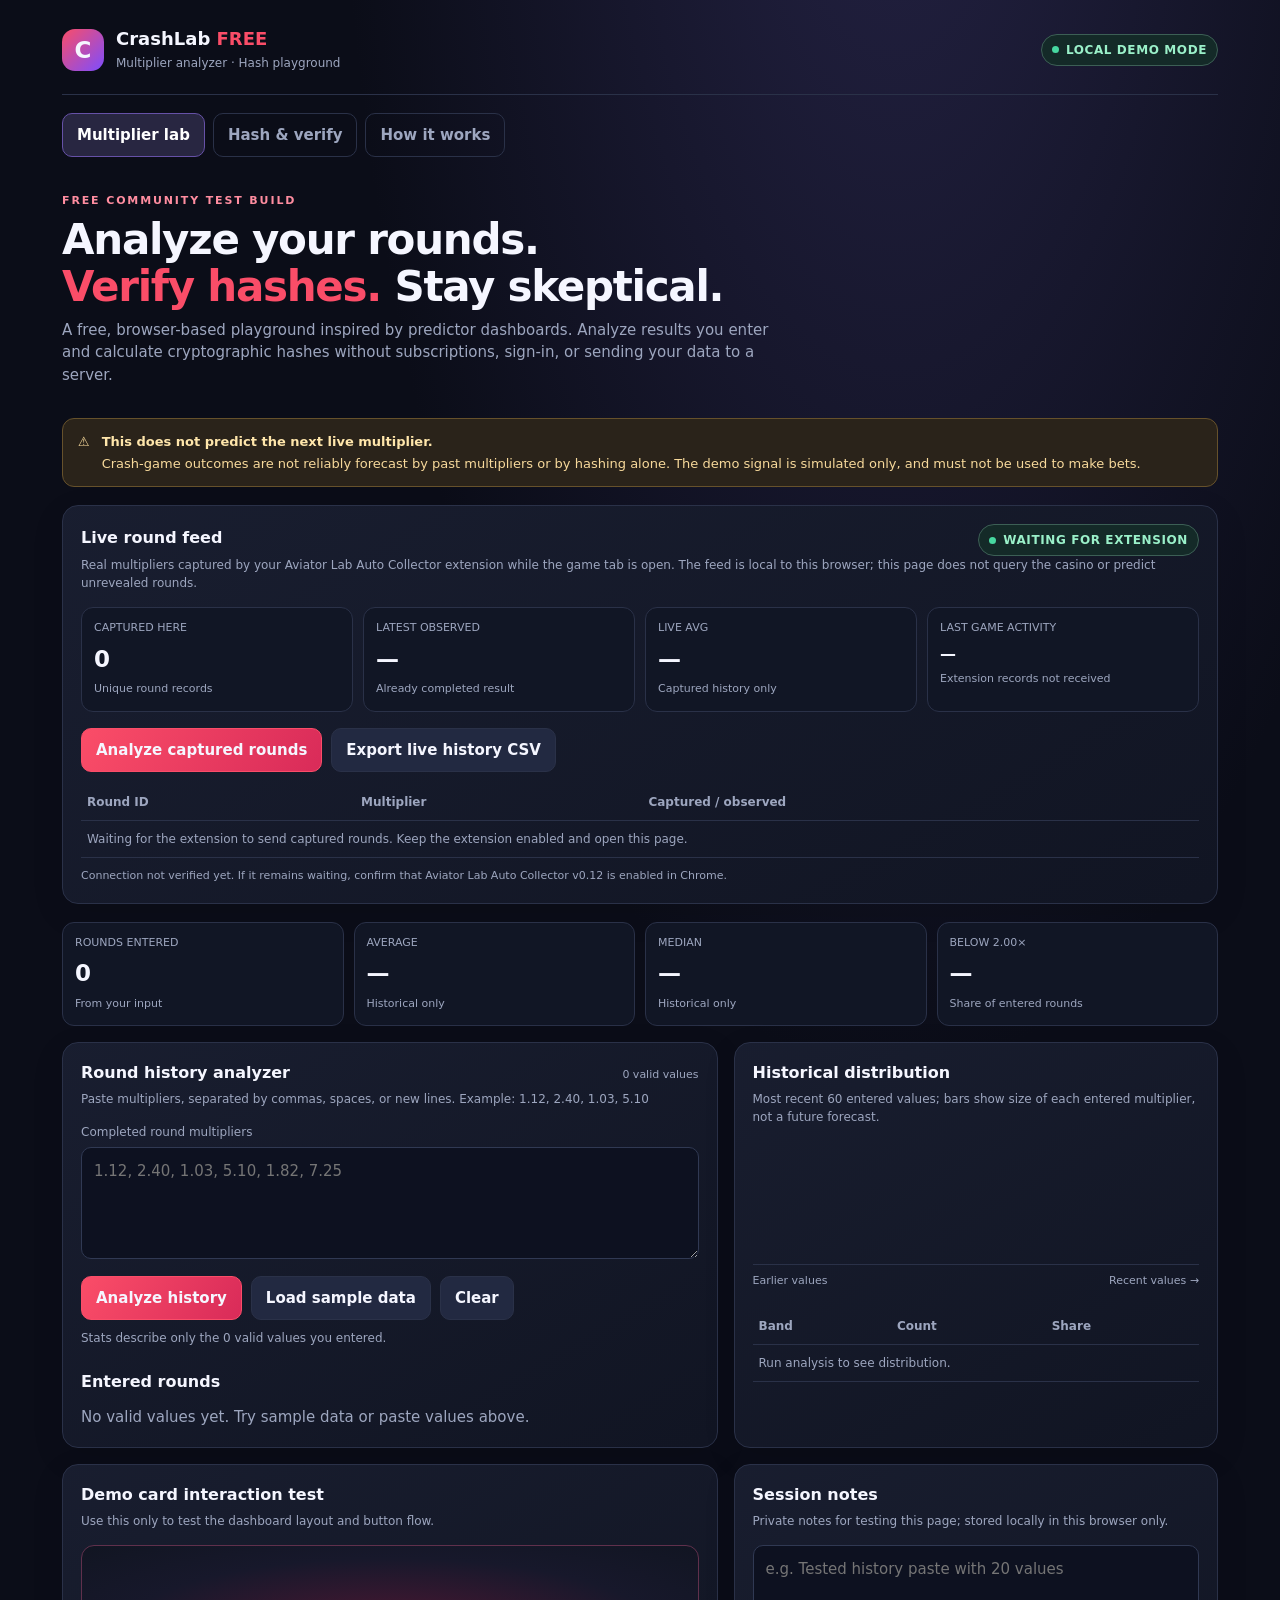
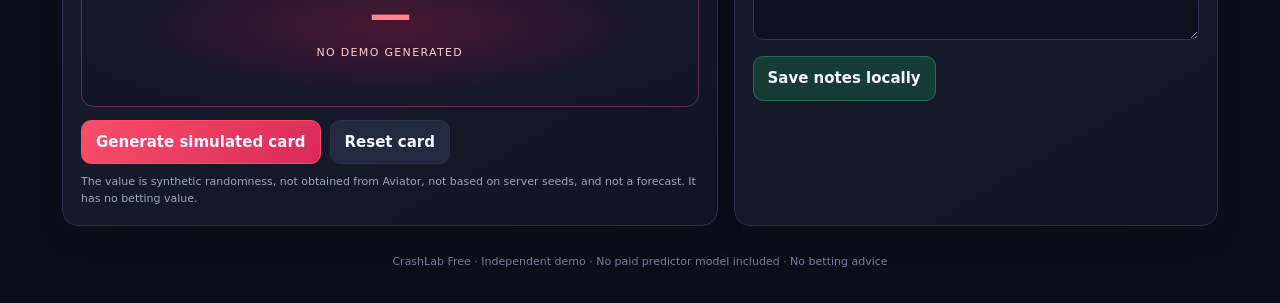
==== commit f5d86a73: "Start analyzer empty until real history is synced" ====
--- a/free-test/index.html
+++ b/free-test/index.html
@@ -302,7 +302,7 @@
   showLive();
   
   // Load an empty analysis area; actual rounds arrive from the Chrome extension.
-  $("rounds").value=sample.join(", ");render();
+  $("rounds").value="";render();
 })();
 </script>
 </body>
